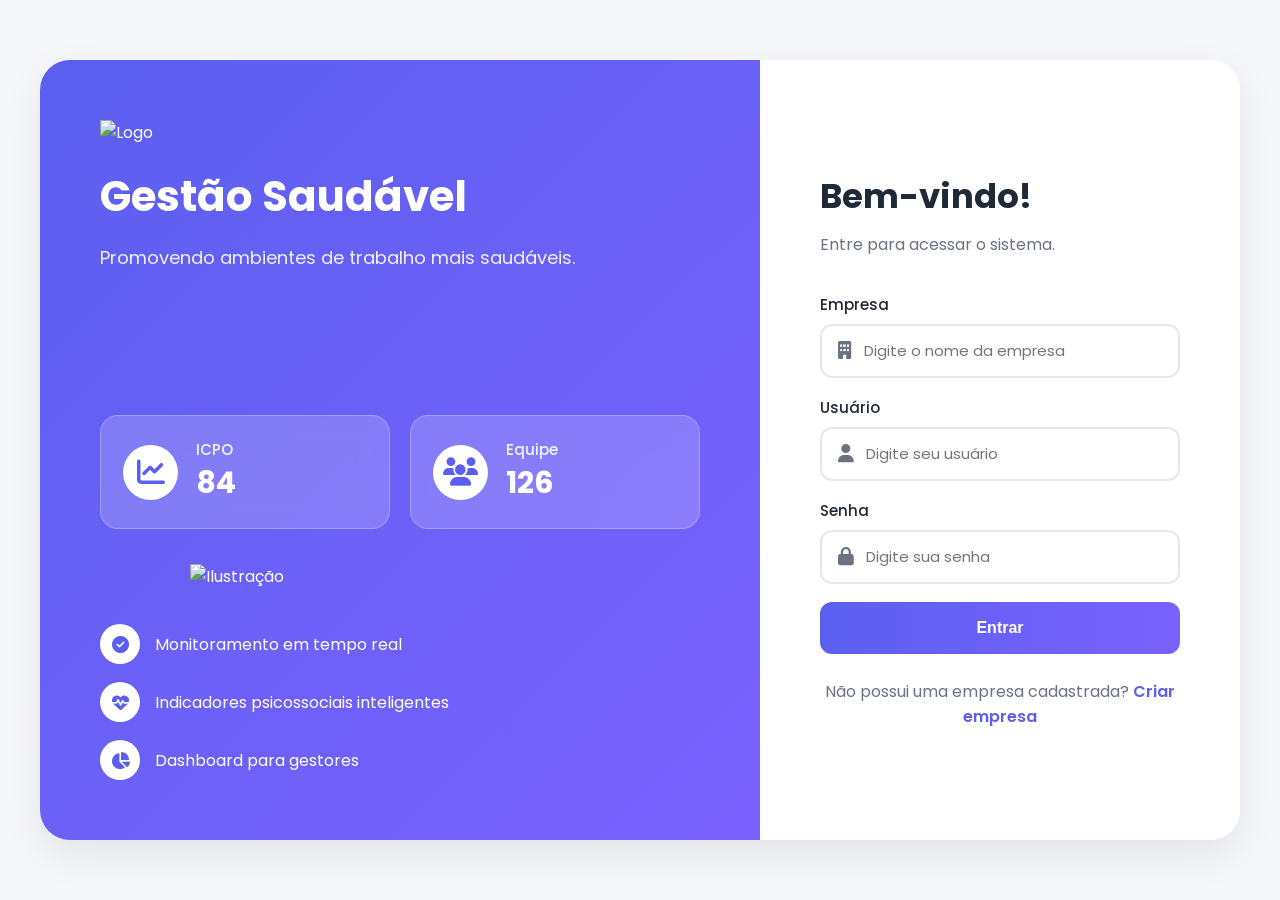
==== html/index.html @ b5aa389f "add arquivos locais" ====
<!DOCTYPE html>

<html lang="pt-BR">

<head>

    <meta charset="UTF-8">

    <meta name="viewport" content="width=device-width, initial-scale=1.0">

    <title>Gestão Saudável</title>

    <link rel="icon" href="img/favicon.png">

    <link rel="stylesheet" href="../css/style.css">
    
    <link rel="preconnect" href="https://fonts.googleapis.com">

    <link rel="preconnect" href="https://fonts.gstatic.com" crossorigin>

    <link href="https://fonts.googleapis.com/css2?family=Poppins:wght@300;400;500;600;700;800&display=swap" rel="stylesheet">

    <link rel="stylesheet"
    href="https://cdnjs.cloudflare.com/ajax/libs/font-awesome/6.7.2/css/all.min.css">

</head>

<body>

<div class="login-page fade">

    <div class="login-container">

        <!-- =============================
             LADO ESQUERDO
        ============================== -->

        <section class="left-side">

            <div class="logo-area">

                <img src="img/logo.png" alt="Logo">

                <h1>

                    Gestão Saudável

                </h1>

                <p>

                    Promovendo ambientes de trabalho mais saudáveis.

                </p>

            </div>
            <div class="hero-card">

                <div class="hero-top">

                    <div class="status-card">

                        <i class="fa-solid fa-chart-line"></i>

                        <div>

                            <h3>ICPO</h3>

                            <span>84</span>

                        </div>

                    </div>

                    <div class="status-card">

                        <i class="fa-solid fa-users"></i>

                        <div>

                            <h3>Equipe</h3>

                            <span>126</span>

                        </div>

                    </div>

                </div>

                <div class="hero-image">

                    <img src="img/login-ilustracao.png" alt="Ilustração">

                </div>

                <div class="hero-info">

                    <div class="info-item">

                        <i class="fa-solid fa-circle-check"></i>

                        <span>Monitoramento em tempo real</span>

                    </div>

                    <div class="info-item">

                        <i class="fa-solid fa-heart-pulse"></i>

                        <span>Indicadores psicossociais inteligentes</span>

                    </div>

                    <div class="info-item">

                        <i class="fa-solid fa-chart-pie"></i>

                        <span>Dashboard para gestores</span>

                    </div>

                </div>

            </div>

        </section>

        <!-- =============================
             LADO DIREITO
        ============================== -->

        <section class="right-side">

            <div class="login-card">
                <h2>

                    Bem-vindo!
                
                </h2>
                
                <p class="login-subtitle">
                
                    Entre para acessar o sistema.
                
                </p>
                
                <form id="formLogin">
                
                    <div class="input-group">
                
                        <label for="empresa">
                
                            Empresa
                
                        </label>
                
                        <div class="input-box">
                
                            <i class="fa-solid fa-building"></i>
                
                            <input
                                type="text"
                                id="empresa"
                                placeholder="Digite o nome da empresa"
                                required>
                
                        </div>
                
                    </div>
                
                    <div class="input-group">
                
                        <label for="usuario">
                
                            Usuário
                
                        </label>
                
                        <div class="input-box">
                
                            <i class="fa-solid fa-user"></i>
                
                            <input
                                type="text"
                                id="usuario"
                                placeholder="Digite seu usuário"
                                required>
                
                        </div>
                
                    </div>
                
                    <div class="input-group">
                
                        <label for="senha">
                
                            Senha
                
                        </label>
                
                        <div class="input-box">
                
                            <i class="fa-solid fa-lock"></i>
                
                            <input
                                type="password"
                                id="senha"
                                placeholder="Digite sua senha"
                                required>
                
                        </div>
                
                    </div>
                
                    <button
                        class="btn"
                        type="submit">
                
                        Entrar
                
                    </button>
                
                </form>
                
                <p class="register-text">
                
                    Não possui uma empresa cadastrada?
                
                    <a href="cadastro.html">
                
                        Criar empresa
                
                    </a>
                
                </p>
            </div>

        </section>

    </div>

</div>

<script src="js/banco.js"></script>

<script src="js/login.js"></script>

</body>

</html>
---- css/style.css ----
/* =====================================================
   GESTÃO SAUDÁVEL
   Design System
===================================================== */

/* =========================
   GOOGLE FONTS
========================= */

@import url('https://fonts.googleapis.com/css2?family=Poppins:wght@300;400;500;600;700;800&display=swap');

/* =========================
   CORES
========================= */

:root{

    --primary:#5B5FEF;
    --primary-dark:#4A4ED8;

    --secondary:#FF9800;

    --success:#4CAF50;

    --danger:#F44336;

    --warning:#FFC107;

    --background:#F5F7FB;

    --surface:#FFFFFF;

    --text:#1F2937;

    --text-light:#6B7280;

    --border:#E5E7EB;

    --shadow:0 10px 30px rgba(0,0,0,.08);

    --radius:18px;

    --transition:.25s;

}

/* =========================
   RESET
========================= */

*{

    margin:0;

    padding:0;

    box-sizing:border-box;

}

body{

    font-family:'Poppins',sans-serif;

    background:var(--background);

    color:var(--text);

}
/* =====================================================
   COMPONENTES GLOBAIS
===================================================== */

/* =========================
   LINKS
========================= */

a{

    text-decoration:none;

    color:inherit;

}

/* =========================
   BOTÕES
========================= */

.btn{

    width:100%;

    height:52px;

    border:none;

    border-radius:12px;

    background:linear-gradient(90deg,#5B5FEF,#7B61FF);

    color:#FFF;

    font-size:16px;

    font-weight:600;

    cursor:pointer;

    transition:var(--transition);

}

.btn:hover{

    transform:translateY(-2px);

    box-shadow:0 8px 20px rgba(91,95,239,.35);

}

/* =========================
   INPUTS
========================= */

.input-group{

    display:flex;

    flex-direction:column;

    gap:8px;

    margin-bottom:18px;

}

.input-group label{

    font-size:15px;

    font-weight:500;

}

.input-box{

    display:flex;

    align-items:center;

    gap:12px;

    background:var(--surface);

    border:2px solid var(--border);

    border-radius:12px;

    padding:0 16px;

    height:54px;

    transition:var(--transition);

}

.input-box:focus-within{

    border-color:var(--primary);

    box-shadow:0 0 0 4px rgba(91,95,239,.12);

}

.input-box i{

    color:var(--text-light);

    font-size:18px;

}

.input-box input{

    flex:1;

    border:none;

    outline:none;

    background:none;

    font-size:15px;

    color:var(--text);

    font-family:'Poppins',sans-serif;

}

/* =========================
   CARDS
========================= */

.card{

    background:var(--surface);

    border-radius:20px;

    box-shadow:var(--shadow);

}

/* =========================
   TÍTULOS
========================= */

.title{

    font-size:36px;

    font-weight:700;

}

.subtitle{

    color:var(--text-light);

    margin-top:10px;

    line-height:1.6;

}

/* =========================
   TRANSIÇÕES
========================= */

.fade{

    animation:fade .4s ease;

}

@keyframes fade{

    from{

        opacity:0;

        transform:translateY(15px);

    }

    to{

        opacity:1;

        transform:translateY(0);

    }

}
/* =====================================================
   LOGIN
===================================================== */

.login-page{

    width:100%;

    min-height:100vh;

    display:flex;

    justify-content:center;

    align-items:center;

    padding:40px;

    background:#F5F7FB;

}

.login-container{

    width:100%;

    max-width:1400px;

    min-height:780px;

    background:#FFF;

    border-radius:30px;

    overflow:hidden;

    box-shadow:0 15px 40px rgba(0,0,0,.08);

    display:grid;

    grid-template-columns:1fr 480px;

}

.left-side{

    background:linear-gradient(135deg,#5B5FEF,#7B61FF);

    padding:60px;

    color:white;

    display:flex;

    flex-direction:column;

    justify-content:space-between;

}

.right-side{

    display:flex;

    justify-content:center;

    align-items:center;

    padding:50px;

    background:#FFFFFF;

}
.logo-area h1{

    font-size:42px;

    margin-top:20px;

    font-weight:700;

}

.logo-area p{

    margin-top:15px;

    font-size:18px;

    line-height:1.7;

    opacity:.9;

}

.logo-area img{

    width:70px;

}
.login-card{

    width:100%;

    max-width:360px;

}

.login-card h2{

    font-size:34px;

    margin-bottom:10px;

}

.login-subtitle{

    color:var(--text-light);

    margin-bottom:35px;

    line-height:1.6;

}

.register-text{

    margin-top:25px;

    text-align:center;

    color:var(--text-light);

}

.register-text a{

    color:var(--primary);

    font-weight:600;

}

.register-text a:hover{

    text-decoration:underline;

}
/* =====================================================
   HERO
===================================================== */

.hero-card{

    margin-top:50px;

    display:flex;

    flex-direction:column;

    gap:25px;

}

.hero-top{

    display:flex;

    gap:20px;

}

.status-card{

    flex:1;

    background:rgba(255,255,255,.18);

    backdrop-filter:blur(14px);

    border:1px solid rgba(255,255,255,.25);

    border-radius:18px;

    padding:22px;

    display:flex;

    align-items:center;

    gap:18px;

}

.status-card i{

    font-size:28px;

    background:white;

    color:#5B5FEF;

    width:55px;

    height:55px;

    border-radius:50%;

    display:flex;

    justify-content:center;

    align-items:center;

}

.status-card h3{

    font-size:15px;

    font-weight:500;

    opacity:.9;

}

.status-card span{

    font-size:30px;

    font-weight:700;

}
.hero-image{

    display:flex;

    justify-content:center;

    align-items:center;

    margin:10px 0;

}

.hero-image img{

    width:100%;

    max-width:420px;

    animation:flutuar 4s ease-in-out infinite;

}

@keyframes flutuar{

    0%{

        transform:translateY(0);

    }

    50%{

        transform:translateY(-12px);

    }

    100%{

        transform:translateY(0);

    }

}
.hero-info{

    display:flex;

    flex-direction:column;

    gap:18px;

}

.info-item{

    display:flex;

    align-items:center;

    gap:15px;

    font-size:16px;

}

.info-item i{

    width:40px;

    height:40px;

    border-radius:50%;

    background:white;

    color:#5B5FEF;

    display:flex;

    justify-content:center;

    align-items:center;

    font-size:17px;

}
/* =====================================================
   RESPONSIVIDADE
===================================================== */

@media(max-width:1100px){

    .login-container{

        grid-template-columns:1fr;

    }

    .left-side{

        display:none;

    }

    .right-side{

        padding:35px;

    }

}

@media(max-width:650px){

    .login-page{

        padding:20px;

    }

    .login-container{

        border-radius:20px;

    }

    .login-card{

        max-width:100%;

    }

    .login-card h2{

        font-size:28px;

    }

    .btn{

        height:50px;

    }

}
/* =====================================================
   NOTIFICAÇÕES
===================================================== */

.mensagem{

    position:fixed;

    top:25px;

    right:25px;

    min-width:300px;

    padding:16px 22px;

    border-radius:12px;

    color:#FFF;

    font-weight:500;

    box-shadow:0 10px 25px rgba(0,0,0,.15);

    transform:translateX(120%);

    transition:.35s;

    z-index:9999;

}

.mensagem.mostrar{

    transform:translateX(0);

}

.mensagem.erro{

    background:#F44336;

}

.mensagem.sucesso{

    background:#4CAF50;

}
/* =====================================================
   CADASTRO
===================================================== */

.cadastro-page{
    min-height:100vh;
    display:flex;
    align-items:center;
    justify-content:center;
    padding:40px 20px;
    background:
        radial-gradient(circle at top left, rgba(91,95,239,.15), transparent 35%),
        radial-gradient(circle at bottom right, rgba(255,152,0,.15), transparent 35%),
        var(--background);
}

.cadastro-container{
    width:100%;
    max-width:850px;
    padding:45px;
}

.cadastro-header{
    margin-bottom:40px;
}

.voltar-link{
    display:inline-flex;
    align-items:center;
    gap:8px;
    margin-bottom:30px;
    color:var(--primary);
    font-weight:600;
    transition:var(--transition);
}

.voltar-link:hover{
    transform:translateX(-4px);
}

.cadastro-titulo{
    text-align:center;
}

.cadastro-icone{
    width:72px;
    height:72px;
    margin:0 auto 18px;
    display:flex;
    align-items:center;
    justify-content:center;
    border-radius:20px;
    color:white;
    font-size:30px;
    background:linear-gradient(135deg, var(--primary), #7B61FF);
    box-shadow:0 10px 25px rgba(91,95,239,.25);
}

.cadastro-titulo h1{
    font-size:32px;
    margin-bottom:8px;
}

.cadastro-titulo p{
    color:var(--text-light);
}

.form-section{
    margin-bottom:38px;
}

.section-title{
    display:flex;
    align-items:center;
    gap:16px;
    margin-bottom:25px;
}

.section-title > span{
    min-width:42px;
    height:42px;
    display:flex;
    align-items:center;
    justify-content:center;
    border-radius:50%;
    background:rgba(91,95,239,.12);
    color:var(--primary);
    font-weight:700;
}

.section-title h2{
    font-size:20px;
}

.section-title p{
    margin-top:3px;
    color:var(--text-light);
    font-size:14px;
}

.form-grid{
    display:grid;
    grid-template-columns:repeat(2, 1fr);
    gap:0 22px;
}

.form-full{
    grid-column:1 / -1;
}

.input-box select{
    flex:1;
    width:100%;
    border:none;
    outline:none;
    background:transparent;
    color:var(--text);
    font-family:'Poppins', sans-serif;
    font-size:15px;
    cursor:pointer;
}

.cadastro-login{
    margin-top:22px;
    text-align:center;
    color:var(--text-light);
}

.cadastro-login a{
    color:var(--primary);
    font-weight:600;
}

.cadastro-login a:hover{
    text-decoration:underline;
}

@media(max-width:700px){

    .cadastro-container{
        padding:28px 20px;
    }

    .form-grid{
        grid-template-columns:1fr;
    }

    .form-full{
        grid-column:auto;
    }

    .cadastro-titulo h1{
        font-size:27px;
    }

    .section-title{
        align-items:flex-start;
    }

}
/* =====================================================
   PAINEL DO GESTOR
===================================================== */

.app-layout{
    min-height:100vh;
    display:grid;
    grid-template-columns:280px minmax(0, 1fr);
}

/* =========================
   SIDEBAR
========================= */

.sidebar{
    position:sticky;
    top:0;
    height:100vh;
    padding:28px 20px;
    display:flex;
    flex-direction:column;
    background:linear-gradient(180deg, #24285B, #373B8F);
    color:#FFF;
    overflow-y:auto;
}

.sidebar-brand{
    display:flex;
    align-items:center;
    gap:14px;
    padding:0 8px 28px;
    border-bottom:1px solid rgba(255,255,255,.12);
}

.brand-icon{
    min-width:52px;
    height:52px;
    display:flex;
    align-items:center;
    justify-content:center;
    border-radius:16px;
    background:linear-gradient(135deg, #7B61FF, #FF9800);
    font-size:22px;
    box-shadow:0 10px 25px rgba(0,0,0,.18);
}

.sidebar-brand h2{
    font-size:17px;
    line-height:1.2;
}

.sidebar-brand span{
    display:block;
    margin-top:4px;
    font-size:12px;
    opacity:.7;
}

.sidebar-menu{
    flex:1;
    display:flex;
    flex-direction:column;
    gap:8px;
    margin-top:28px;
}

.menu-item{
    width:100%;
    padding:14px 16px;
    display:flex;
    align-items:center;
    gap:14px;
    border:none;
    border-radius:13px;
    background:transparent;
    color:rgba(255,255,255,.72);
    font-family:'Poppins', sans-serif;
    font-size:15px;
    text-align:left;
    cursor:pointer;
    transition:var(--transition);
}

.menu-item i{
    width:22px;
    font-size:17px;
    text-align:center;
}

.menu-item:hover{
    color:#FFF;
    background:rgba(255,255,255,.08);
}

.menu-item.ativo{
    color:#FFF;
    background:rgba(255,255,255,.16);
    box-shadow:inset 4px 0 0 #FFB43C;
}

.sidebar-logout{
    width:100%;
    padding:14px 16px;
    display:flex;
    align-items:center;
    gap:14px;
    border:1px solid rgba(255,255,255,.12);
    border-radius:13px;
    background:rgba(255,255,255,.06);
    color:#FFF;
    font-family:'Poppins', sans-serif;
    font-size:15px;
    cursor:pointer;
    transition:var(--transition);
}

.sidebar-logout:hover{
    background:rgba(244,67,54,.25);
    border-color:rgba(244,67,54,.45);
}

/* =========================
   CONTEÚDO
========================= */

.app-content{
    min-width:0;
    padding:34px;
    background:var(--background);
}

.topbar{
    margin-bottom:30px;
    display:flex;
    align-items:center;
    justify-content:space-between;
    gap:30px;
}

.topbar-label,
.page-label{
    color:var(--primary);
    font-size:13px;
    font-weight:700;
    letter-spacing:.8px;
    text-transform:uppercase;
}

.topbar h1{
    margin-top:3px;
    font-size:30px;
}

.topbar h1 span{
    color:var(--primary);
}

.topbar-date{
    margin-top:5px;
    color:var(--text-light);
    font-size:14px;
}

.topbar-company{
    min-width:240px;
    padding:15px 18px;
    display:flex;
    align-items:center;
    gap:13px;
    border:1px solid var(--border);
    border-radius:16px;
    background:var(--surface);
    box-shadow:0 8px 25px rgba(0,0,0,.05);
}

.company-icon{
    min-width:45px;
    height:45px;
    display:flex;
    align-items:center;
    justify-content:center;
    border-radius:13px;
    background:rgba(91,95,239,.12);
    color:var(--primary);
    font-size:18px;
}

.topbar-company strong,
.topbar-company span{
    display:block;
}

.topbar-company strong{
    font-size:14px;
}

.topbar-company span{
    margin-top:3px;
    color:var(--text-light);
    font-size:12px;
}

/* =========================
   PÁGINAS
========================= */

.app-page{
    display:none;
}

.app-page.ativa{
    display:block;
    animation:paginaEntrada .3s ease;
}

@keyframes paginaEntrada{
    from{
        opacity:0;
        transform:translateY(10px);
    }

    to{
        opacity:1;
        transform:translateY(0);
    }
}

/* =========================
   SITUAÇÃO DA EMPRESA
========================= */

.dashboard-status{
    margin-bottom:24px;
    padding:23px 25px;
    display:flex;
    align-items:center;
    justify-content:space-between;
    gap:25px;
    border:1px solid rgba(76,175,80,.18);
    border-radius:20px;
    background:linear-gradient(
        135deg,
        rgba(76,175,80,.11),
        rgba(255,255,255,.9)
    );
}

.status-main{
    display:flex;
    align-items:center;
    gap:18px;
}

.status-main-icon{
    min-width:58px;
    height:58px;
    display:flex;
    align-items:center;
    justify-content:center;
    border-radius:17px;
    background:var(--success);
    color:#FFF;
    font-size:23px;
    box-shadow:0 10px 22px rgba(76,175,80,.24);
}

.status-main span,
.status-update span{
    color:var(--text-light);
    font-size:12px;
}

.status-main h2{
    margin:3px 0;
    font-size:20px;
}

.status-main p{
    color:var(--text-light);
    font-size:14px;
}

.status-update{
    padding-left:24px;
    display:flex;
    align-items:center;
    gap:12px;
    border-left:1px solid var(--border);
}

.status-update i{
    color:var(--primary);
    font-size:20px;
}

.status-update strong{
    display:block;
    margin-top:2px;
    font-size:13px;
}

/* =========================
   CARDS DE INDICADORES
========================= */

.dashboard-cards{
    margin-bottom:24px;
    display:grid;
    grid-template-columns:repeat(4, minmax(0, 1fr));
    gap:18px;
}

.metric-card{
    position:relative;
    padding:21px;
    display:flex;
    align-items:center;
    gap:16px;
    overflow:hidden;
    border:1px solid var(--border);
    border-radius:19px;
    background:var(--surface);
    box-shadow:0 8px 25px rgba(0,0,0,.05);
    transition:var(--transition);
}

.metric-card:hover{
    transform:translateY(-4px);
    box-shadow:0 14px 30px rgba(0,0,0,.08);
}

.metric-card::after{
    content:"";
    position:absolute;
    right:-25px;
    bottom:-35px;
    width:95px;
    height:95px;
    border-radius:50%;
    opacity:.08;
    background:currentColor;
}

.metric-icon{
    min-width:52px;
    height:52px;
    display:flex;
    align-items:center;
    justify-content:center;
    border-radius:15px;
    font-size:21px;
}

.metric-card span,
.metric-card small{
    display:block;
}

.metric-card span{
    color:var(--text-light);
    font-size:13px;
}

.metric-card strong{
    display:block;
    margin:2px 0;
    font-size:28px;
}

.metric-card small{
    color:var(--text-light);
    font-size:11px;
}

.metric-primary{
    color:var(--primary);
}

.metric-primary .metric-icon{
    background:rgba(91,95,239,.12);
}

.metric-orange{
    color:var(--secondary);
}

.metric-orange .metric-icon{
    background:rgba(255,152,0,.13);
}

.metric-blue{
    color:#2196F3;
}

.metric-blue .metric-icon{
    background:rgba(33,150,243,.12);
}

.metric-purple{
    color:#9C27B0;
}

.metric-purple .metric-icon{
    background:rgba(156,39,176,.12);
}

/* =========================
   PAINÉIS
========================= */

.dashboard-grid{
    margin-bottom:24px;
    display:grid;
    grid-template-columns:minmax(0, 1.65fr) minmax(290px, .75fr);
    gap:20px;
}

.dashboard-bottom-grid{
    display:grid;
    grid-template-columns:minmax(0, 1.25fr) minmax(300px, .75fr);
    gap:20px;
}

.dashboard-panel{
    padding:24px;
    border:1px solid var(--border);
    border-radius:20px;
    background:var(--surface);
    box-shadow:0 8px 25px rgba(0,0,0,.045);
}

.panel-header{
    margin-bottom:22px;
    display:flex;
    align-items:center;
    justify-content:space-between;
    gap:20px;
}

.panel-header h2{
    font-size:18px;
}

.panel-header p{
    margin-top:4px;
    color:var(--text-light);
    font-size:13px;
}

.panel-header select{
    padding:9px 13px;
    border:1px solid var(--border);
    border-radius:10px;
    outline:none;
    background:#FFF;
    color:var(--text);
    font-family:'Poppins', sans-serif;
}

.panel-link{
    border:none;
    background:transparent;
    color:var(--primary);
    font-family:'Poppins', sans-serif;
    font-weight:600;
    cursor:pointer;
}

.panel-link i{
    margin-left:5px;
}

.chart-container{
    position:relative;
    width:100%;
    min-height:310px;
}

/* =========================
   ESTADOS ATUAIS
========================= */

.state-list{
    display:flex;
    flex-direction:column;
    gap:14px;
}

.state-item{
    padding:15px;
    display:flex;
    align-items:center;
    justify-content:space-between;
    border-radius:14px;
    background:var(--background);
}

.state-label{
    display:flex;
    align-items:center;
    gap:12px;
}

.state-dot{
    width:12px;
    height:12px;
    border-radius:50%;
}

.state-label strong,
.state-label small{
    display:block;
}

.state-label strong{
    font-size:14px;
}

.state-label small{
    margin-top:2px;
    color:var(--text-light);
    font-size:11px;
}

.state-item > span{
    font-size:22px;
    font-weight:700;
}

.state-item.disposto .state-dot{
    background:var(--success);
}

.state-item.disposto > span{
    color:var(--success);
}

.state-item.neutro .state-dot{
    background:var(--warning);
}

.state-item.neutro > span{
    color:#D99A00;
}

.state-item.sobrecarregado .state-dot{
    background:var(--danger);
}

.state-item.sobrecarregado > span{
    color:var(--danger);
}

/* =========================
   REGISTROS E RECOMENDAÇÕES
========================= */

.recent-records,
.recommendation-list{
    display:flex;
    flex-direction:column;
    gap:12px;
}

.recommendation-item{
    padding:15px;
    display:flex;
    align-items:flex-start;
    gap:13px;
    border-radius:14px;
}

.recommendation-success{
    background:rgba(76,175,80,.1);
}

.recommendation-icon{
    min-width:38px;
    height:38px;
    display:flex;
    align-items:center;
    justify-content:center;
    border-radius:11px;
    background:var(--success);
    color:#FFF;
}

.recommendation-item strong{
    font-size:14px;
}

.recommendation-item p{
    margin-top:3px;
    color:var(--text-light);
    font-size:12px;
    line-height:1.5;
}

.empty-state{
    padding:38px 20px;
    text-align:center;
    color:var(--text-light);
}

.empty-state i{
    margin-bottom:12px;
    color:#B8BEC9;
    font-size:35px;
}

.empty-state h3{
    color:var(--text);
    font-size:15px;
}

.empty-state p{
    margin-top:5px;
    font-size:12px;
}
/* =====================================================
   CABEÇALHOS DAS PÁGINAS
===================================================== */

.page-header{
    margin-bottom:25px;
    display:flex;
    align-items:center;
    justify-content:space-between;
    gap:24px;
}

.page-header h2{
    margin-top:4px;
    font-size:29px;
}

.page-header p{
    margin-top:5px;
    color:var(--text-light);
    font-size:14px;
}

.action-button{
    min-height:46px;
    padding:0 20px;
    display:inline-flex;
    align-items:center;
    justify-content:center;
    gap:9px;
    border:none;
    border-radius:12px;
    background:linear-gradient(135deg, var(--primary), #7B61FF);
    color:#FFF;
    font-family:'Poppins', sans-serif;
    font-size:14px;
    font-weight:600;
    cursor:pointer;
    transition:var(--transition);
}

.action-button:hover{
    transform:translateY(-2px);
    box-shadow:0 9px 22px rgba(91,95,239,.28);
}

.secondary-button{
    min-height:46px;
    padding:0 20px;
    border:1px solid var(--border);
    border-radius:12px;
    background:#FFF;
    color:var(--text);
    font-family:'Poppins', sans-serif;
    font-weight:600;
    cursor:pointer;
    transition:var(--transition);
}

.secondary-button:hover{
    background:var(--background);
}

/* =====================================================
   FUNCIONÁRIOS
===================================================== */

.employees-summary{
    margin-bottom:22px;
    display:grid;
    grid-template-columns:repeat(3, minmax(0, 1fr));
    gap:18px;
}

.summary-card{
    padding:20px;
    display:flex;
    align-items:center;
    gap:15px;
    border:1px solid var(--border);
    border-radius:18px;
    background:var(--surface);
    box-shadow:0 8px 24px rgba(0,0,0,.045);
}

.summary-icon{
    min-width:50px;
    height:50px;
    display:flex;
    align-items:center;
    justify-content:center;
    border-radius:15px;
    font-size:20px;
}

.summary-blue{
    background:rgba(33,150,243,.12);
    color:#2196F3;
}

.summary-green{
    background:rgba(76,175,80,.12);
    color:var(--success);
}

.summary-orange{
    background:rgba(255,152,0,.13);
    color:var(--secondary);
}

.summary-card span{
    display:block;
    color:var(--text-light);
    font-size:13px;
}

.summary-card strong{
    display:block;
    margin-top:2px;
    font-size:25px;
}

.employees-toolbar{
    margin-bottom:20px;
    display:flex;
    align-items:center;
    justify-content:space-between;
    gap:15px;
}

.search-box{
    width:100%;
    max-width:430px;
    height:48px;
    padding:0 16px;
    display:flex;
    align-items:center;
    gap:11px;
    border:1px solid var(--border);
    border-radius:12px;
    background:var(--background);
}

.search-box:focus-within{
    border-color:var(--primary);
    box-shadow:0 0 0 4px rgba(91,95,239,.1);
}

.search-box i{
    color:var(--text-light);
}

.search-box input{
    width:100%;
    border:none;
    outline:none;
    background:transparent;
    color:var(--text);
    font-family:'Poppins', sans-serif;
}

.employees-toolbar select{
    min-width:210px;
    height:48px;
    padding:0 14px;
    border:1px solid var(--border);
    border-radius:12px;
    outline:none;
    background:#FFF;
    color:var(--text);
    font-family:'Poppins', sans-serif;
}

.table-container{
    width:100%;
    overflow-x:auto;
}

.employees-table{
    width:100%;
    border-collapse:collapse;
    white-space:nowrap;
}

.employees-table th{
    padding:14px 15px;
    border-bottom:1px solid var(--border);
    color:var(--text-light);
    font-size:12px;
    font-weight:600;
    text-align:left;
    text-transform:uppercase;
}

.employees-table td{
    padding:16px 15px;
    border-bottom:1px solid var(--border);
    font-size:13px;
}

.employees-table tbody tr{
    transition:var(--transition);
}

.employees-table tbody tr:hover{
    background:rgba(91,95,239,.035);
}

.employee-name{
    display:flex;
    align-items:center;
    gap:11px;
}

.employee-avatar{
    min-width:39px;
    height:39px;
    display:flex;
    align-items:center;
    justify-content:center;
    border-radius:12px;
    background:rgba(91,95,239,.12);
    color:var(--primary);
    font-weight:700;
}

.employee-name strong,
.employee-name span{
    display:block;
}

.employee-name span{
    margin-top:2px;
    color:var(--text-light);
    font-size:11px;
}

.state-badge{
    display:inline-flex;
    align-items:center;
    gap:7px;
    padding:7px 10px;
    border-radius:20px;
    font-size:11px;
    font-weight:600;
}

.state-badge::before{
    content:"";
    width:7px;
    height:7px;
    border-radius:50%;
    background:currentColor;
}

.state-badge.disposto{
    background:rgba(76,175,80,.12);
    color:var(--success);
}

.state-badge.neutro{
    background:rgba(255,193,7,.16);
    color:#C89000;
}

.state-badge.sobrecarregado{
    background:rgba(244,67,54,.12);
    color:var(--danger);
}

.state-badge.sem-registro{
    background:#EEF0F4;
    color:var(--text-light);
}

.table-actions{
    display:flex;
    align-items:center;
    gap:7px;
}

.table-action{
    width:35px;
    height:35px;
    display:flex;
    align-items:center;
    justify-content:center;
    border:none;
    border-radius:10px;
    background:var(--background);
    color:var(--text-light);
    cursor:pointer;
    transition:var(--transition);
}

.table-action:hover{
    background:rgba(91,95,239,.12);
    color:var(--primary);
}

.table-action.delete:hover{
    background:rgba(244,67,54,.12);
    color:var(--danger);
}

/* =====================================================
   RELATÓRIOS
===================================================== */

.reports-toolbar{
    display:grid;
    grid-template-columns:repeat(3, minmax(180px, 1fr)) auto;
    align-items:end;
    gap:16px;
}

.reports-toolbar .input-group{
    margin-bottom:0;
}

.filter-button{
    height:54px;
    padding:0 22px;
    display:flex;
    align-items:center;
    justify-content:center;
    gap:9px;
    border:none;
    border-radius:12px;
    background:#24285B;
    color:#FFF;
    font-family:'Poppins', sans-serif;
    font-weight:600;
    cursor:pointer;
    transition:var(--transition);
}

.filter-button:hover{
    transform:translateY(-2px);
    background:#373B8F;
}

.report-cards{
    margin:22px 0;
    display:grid;
    grid-template-columns:repeat(3, minmax(0, 1fr));
    gap:18px;
}

.report-card{
    padding:22px;
    border:1px solid var(--border);
    border-radius:18px;
    background:var(--surface);
    box-shadow:0 8px 24px rgba(0,0,0,.045);
}

.report-card span{
    display:block;
    color:var(--text-light);
    font-size:13px;
}

.report-card strong{
    display:block;
    margin-top:5px;
    color:var(--primary);
    font-size:27px;
}

/* =====================================================
   EMPRESA
===================================================== */

.company-page-grid{
    display:grid;
    grid-template-columns:minmax(280px, .7fr) minmax(0, 1.3fr);
    gap:20px;
}

.company-profile{
    display:flex;
    align-items:center;
    gap:18px;
    background:linear-gradient(
        145deg,
        rgba(91,95,239,.12),
        rgba(255,152,0,.08),
        #FFF
    );
}

.company-profile-icon{
    min-width:75px;
    height:75px;
    display:flex;
    align-items:center;
    justify-content:center;
    border-radius:21px;
    background:linear-gradient(135deg, var(--primary), #7B61FF);
    color:#FFF;
    font-size:29px;
    box-shadow:0 10px 24px rgba(91,95,239,.24);
}

.company-profile span{
    color:var(--text-light);
    font-size:12px;
}

.company-profile h2{
    margin:3px 0;
    font-size:23px;
}

.company-profile p{
    color:var(--text-light);
    font-size:13px;
}

.company-data-list{
    display:grid;
    grid-template-columns:repeat(2, minmax(0, 1fr));
    gap:14px;
}

.company-data-item{
    padding:16px;
    display:flex;
    align-items:center;
    gap:13px;
    border-radius:14px;
    background:var(--background);
}

.company-data-item > i{
    min-width:40px;
    height:40px;
    display:flex;
    align-items:center;
    justify-content:center;
    border-radius:11px;
    background:rgba(91,95,239,.11);
    color:var(--primary);
}

.company-data-item span,
.company-data-item strong{
    display:block;
}

.company-data-item span{
    color:var(--text-light);
    font-size:11px;
}

.company-data-item strong{
    margin-top:3px;
    font-size:13px;
}

/* =====================================================
   MODAL
===================================================== */

.modal-overlay{
    position:fixed;
    inset:0;
    z-index:10000;
    padding:20px;
    display:none;
    align-items:center;
    justify-content:center;
    background:rgba(18,22,45,.58);
    backdrop-filter:blur(5px);
}

.modal-overlay.ativo{
    display:flex;
}

.modal-card{
    width:100%;
    max-width:680px;
    max-height:90vh;
    padding:28px;
    overflow-y:auto;
    border-radius:22px;
    background:#FFF;
    box-shadow:0 24px 70px rgba(0,0,0,.25);
}

.modal-header{
    margin-bottom:25px;
    display:flex;
    align-items:flex-start;
    justify-content:space-between;
    gap:20px;
}

.modal-header h2{
    margin-top:4px;
    font-size:25px;
}

.modal-close{
    min-width:40px;
    height:40px;
    border:none;
    border-radius:11px;
    background:var(--background);
    color:var(--text-light);
    font-size:18px;
    cursor:pointer;
    transition:var(--transition);
}

.modal-close:hover{
    background:rgba(244,67,54,.12);
    color:var(--danger);
}

.modal-actions{
    margin-top:10px;
    display:flex;
    justify-content:flex-end;
    gap:12px;
}

body.modal-aberto{
    overflow:hidden;
}

/* =====================================================
   RESPONSIVIDADE DO PAINEL
===================================================== */

@media(max-width:1200px){

    .dashboard-cards{
        grid-template-columns:repeat(2, minmax(0, 1fr));
    }

    .reports-toolbar{
        grid-template-columns:repeat(2, minmax(0, 1fr));
    }

    .filter-button{
        width:100%;
    }

}

@media(max-width:950px){

    .app-layout{
        grid-template-columns:1fr;
    }

    .sidebar{
        position:relative;
        height:auto;
        padding:18px;
    }

    .sidebar-brand{
        padding-bottom:18px;
    }

    .sidebar-menu{
        flex-direction:row;
        margin-top:18px;
        overflow-x:auto;
    }

    .menu-item{
        width:auto;
        min-width:max-content;
    }

    .menu-item.ativo{
        box-shadow:inset 0 -4px 0 #FFB43C;
    }

    .sidebar-logout{
        margin-top:15px;
        justify-content:center;
    }

    .dashboard-grid,
    .dashboard-bottom-grid,
    .company-page-grid{
        grid-template-columns:1fr;
    }

    .employees-summary,
    .report-cards{
        grid-template-columns:repeat(2, minmax(0, 1fr));
    }

}

@media(max-width:700px){

    .app-content{
        padding:22px 16px;
    }

    .topbar,
    .page-header,
    .dashboard-status{
        align-items:flex-start;
        flex-direction:column;
    }

    .topbar-company{
        width:100%;
    }

    .page-header .action-button{
        width:100%;
    }

    .dashboard-cards,
    .employees-summary,
    .report-cards,
    .reports-toolbar,
    .company-data-list{
        grid-template-columns:1fr;
    }

    .employees-toolbar{
        align-items:stretch;
        flex-direction:column;
    }

    .search-box,
    .employees-toolbar select{
        width:100%;
        max-width:none;
    }

    .status-update{
        width:100%;
        padding-top:17px;
        padding-left:0;
        border-top:1px solid var(--border);
        border-left:none;
    }

    .modal-card{
        padding:22px 18px;
    }

    .modal-actions{
        flex-direction:column-reverse;
    }

    .modal-actions button{
        width:100%;
    }

}

@media(max-width:480px){

    .dashboard-cards{
        grid-template-columns:1fr;
    }

    .sidebar-brand h2{
        font-size:15px;
    }

    .topbar h1{
        font-size:25px;
    }

    .dashboard-panel{
        padding:19px 15px;
    }

    .chart-container{
        min-height:250px;
    }

}
/* =====================================================
   ÁREA DO FUNCIONÁRIO
===================================================== */

.employee-layout{
    min-height:100vh;
    background:
        radial-gradient(
            circle at top left,
            rgba(91,95,239,.09),
            transparent 32%
        ),
        radial-gradient(
            circle at bottom right,
            rgba(255,152,0,.08),
            transparent 30%
        ),
        var(--background);
}

/* =====================================================
   CABEÇALHO
===================================================== */

.employee-topbar{
    position:sticky;
    top:0;
    z-index:1000;
    min-height:78px;
    padding:14px 5%;
    display:flex;
    align-items:center;
    justify-content:space-between;
    gap:25px;
    border-bottom:1px solid rgba(229,231,235,.8);
    background:rgba(255,255,255,.92);
    backdrop-filter:blur(16px);
    box-shadow:0 6px 25px rgba(0,0,0,.04);
}

.employee-brand{
    display:flex;
    align-items:center;
    gap:13px;
}

.employee-brand-icon{
    width:48px;
    height:48px;
    display:flex;
    align-items:center;
    justify-content:center;
    border-radius:15px;
    background:linear-gradient(
        135deg,
        var(--primary),
        #7B61FF
    );
    color:#FFF;
    font-size:21px;
    box-shadow:0 9px 22px rgba(91,95,239,.25);
}

.employee-brand strong,
.employee-brand span{
    display:block;
}

.employee-brand strong{
    font-size:16px;
}

.employee-brand span{
    margin-top:2px;
    color:var(--text-light);
    font-size:12px;
}

.employee-user{
    display:flex;
    align-items:center;
    gap:12px;
}

.employee-user-info{
    text-align:right;
}

.employee-user-info strong,
.employee-user-info span{
    display:block;
}

.employee-user-info strong{
    font-size:14px;
}

.employee-user-info span{
    margin-top:2px;
    color:var(--text-light);
    font-size:11px;
}

.employee-user-avatar{
    width:43px;
    height:43px;
    display:flex;
    align-items:center;
    justify-content:center;
    border-radius:13px;
    background:rgba(91,95,239,.12);
    color:var(--primary);
    font-size:16px;
    font-weight:700;
}

.employee-logout{
    width:42px;
    height:42px;
    display:flex;
    align-items:center;
    justify-content:center;
    border:1px solid var(--border);
    border-radius:12px;
    background:#FFF;
    color:var(--text-light);
    font-size:16px;
    cursor:pointer;
    transition:var(--transition);
}

.employee-logout:hover{
    border-color:rgba(244,67,54,.25);
    background:rgba(244,67,54,.1);
    color:var(--danger);
}

/* =====================================================
   CONTEÚDO
===================================================== */

.employee-content{
    width:100%;
    max-width:1250px;
    margin:0 auto;
    padding:38px 24px 55px;
}

/* =====================================================
   BOAS-VINDAS
===================================================== */

.employee-welcome{
    margin-bottom:28px;
    display:flex;
    align-items:center;
    justify-content:space-between;
    gap:25px;
}

.employee-welcome h1{
    margin-top:4px;
    font-size:32px;
}

.employee-welcome h1 span{
    color:var(--primary);
}

.employee-welcome > div > p{
    margin-top:6px;
    color:var(--text-light);
    font-size:14px;
}

.employee-company-card{
    min-width:245px;
    padding:15px 18px;
    display:flex;
    align-items:center;
    gap:13px;
    border:1px solid var(--border);
    border-radius:16px;
    background:var(--surface);
    box-shadow:0 8px 24px rgba(0,0,0,.045);
}

.employee-company-card > div{
    min-width:45px;
    height:45px;
    display:flex;
    align-items:center;
    justify-content:center;
    border-radius:13px;
    background:rgba(255,152,0,.13);
    color:var(--secondary);
    font-size:18px;
}

.employee-company-card span,
.employee-company-card strong{
    display:block;
}

.employee-company-card span{
    color:var(--text-light);
    font-size:11px;
}

.employee-company-card strong{
    margin-top:3px;
    font-size:14px;
}

/* =====================================================
   RESUMO
===================================================== */

.employee-summary-grid{
    margin-bottom:24px;
    display:grid;
    grid-template-columns:repeat(2, minmax(0,1fr));
    gap:20px;
}

.employee-status-card,
.employee-action-card{
    min-height:190px;
    padding:25px;
    border:1px solid var(--border);
    border-radius:21px;
    background:var(--surface);
    box-shadow:0 9px 28px rgba(0,0,0,.05);
}

.employee-status-card{
    display:flex;
    flex-direction:column;
    justify-content:space-between;
}

.employee-status-header{
    display:flex;
    align-items:flex-start;
    justify-content:space-between;
    gap:20px;
}

.employee-status-header span,
.employee-action-card span{
    color:var(--text-light);
    font-size:13px;
}

.employee-status-header h2,
.employee-action-card h2{
    margin-top:5px;
    font-size:23px;
}

.employee-status-icon{
    min-width:58px;
    height:58px;
    display:flex;
    align-items:center;
    justify-content:center;
    border-radius:17px;
    font-size:23px;
    transition:var(--transition);
}

.employee-status-icon.sem-registro{
    background:#EEF0F4;
    color:var(--text-light);
}

.employee-status-icon.disposto{
    background:rgba(76,175,80,.14);
    color:var(--success);
}

.employee-status-icon.neutro{
    background:rgba(255,193,7,.18);
    color:#C38D00;
}

.employee-status-icon.sobrecarregado{
    background:rgba(244,67,54,.13);
    color:var(--danger);
}

.employee-last-record{
    padding:13px 15px;
    display:flex;
    align-items:center;
    gap:10px;
    border-radius:13px;
    background:var(--background);
    color:var(--text-light);
    font-size:12px;
}

.employee-last-record i{
    color:var(--primary);
    font-size:16px;
}

.employee-action-card{
    display:flex;
    align-items:center;
    justify-content:space-between;
    gap:25px;
    background:
        linear-gradient(
            135deg,
            rgba(91,95,239,.11),
            rgba(123,97,255,.05),
            #FFF
        );
}

.employee-action-card p{
    max-width:370px;
    margin-top:7px;
    color:var(--text-light);
    font-size:13px;
    line-height:1.6;
}

.employee-main-button{
    min-width:165px;
    min-height:55px;
    padding:0 22px;
    display:flex;
    align-items:center;
    justify-content:center;
    gap:10px;
    border:none;
    border-radius:14px;
    background:linear-gradient(
        135deg,
        var(--primary),
        #7B61FF
    );
    color:#FFF;
    font-family:'Poppins',sans-serif;
    font-size:15px;
    font-weight:600;
    cursor:pointer;
    box-shadow:0 10px 24px rgba(91,95,239,.27);
    transition:var(--transition);
}

.employee-main-button:hover{
    transform:translateY(-3px);
    box-shadow:0 14px 28px rgba(91,95,239,.34);
}

.employee-main-button:disabled{
    transform:none;
    background:#B8BEC9;
    box-shadow:none;
    cursor:not-allowed;
}

/* =====================================================
   PAINÉIS
===================================================== */

.employee-panel{
    margin-bottom:24px;
    padding:26px;
    border:1px solid var(--border);
    border-radius:21px;
    background:var(--surface);
    box-shadow:0 9px 27px rgba(0,0,0,.045);
}

.employee-panel-header{
    margin-bottom:24px;
    display:flex;
    align-items:center;
    justify-content:space-between;
    gap:20px;
}

.employee-panel-header h2{
    font-size:19px;
}

.employee-panel-header p{
    margin-top:4px;
    color:var(--text-light);
    font-size:13px;
}

.employee-panel-header select{
    min-width:175px;
    height:43px;
    padding:0 13px;
    border:1px solid var(--border);
    border-radius:11px;
    outline:none;
    background:#FFF;
    color:var(--text);
    font-family:'Poppins',sans-serif;
    cursor:pointer;
}

/* =====================================================
   PROGRESSO DA JORNADA
===================================================== */

.journey-percentage{
    display:flex;
    align-items:baseline;
    gap:6px;
}

.journey-percentage strong{
    color:var(--primary);
    font-size:23px;
}

.journey-percentage span{
    color:var(--text-light);
    font-size:11px;
}

.journey-progress{
    margin-bottom:29px;
}

.journey-progress-track{
    width:100%;
    height:10px;
    overflow:hidden;
    border-radius:20px;
    background:#E9ECF2;
}

.journey-progress-bar{
    width:0;
    height:100%;
    border-radius:20px;
    background:linear-gradient(
        90deg,
        var(--primary),
        #7B61FF,
        var(--secondary)
    );
    transition:width .5s ease;
}

.journey-steps{
    display:grid;
    grid-template-columns:
        minmax(130px,1fr)
        auto
        minmax(150px,1fr)
        auto
        minmax(150px,1fr)
        auto
        minmax(130px,1fr);
    align-items:center;
    gap:13px;
}

.journey-step{
    display:flex;
    align-items:center;
    gap:12px;
    opacity:.58;
    transition:var(--transition);
}

.journey-step-icon{
    min-width:47px;
    height:47px;
    display:flex;
    align-items:center;
    justify-content:center;
    border:2px solid var(--border);
    border-radius:14px;
    background:#FFF;
    color:var(--text-light);
    font-size:17px;
    transition:var(--transition);
}

.journey-step strong,
.journey-step span{
    display:block;
}

.journey-step strong{
    font-size:13px;
}

.journey-step span{
    margin-top:3px;
    color:var(--text-light);
    font-size:11px;
}

.journey-step.atual{
    opacity:1;
}

.journey-step.atual .journey-step-icon{
    border-color:rgba(91,95,239,.28);
    background:rgba(91,95,239,.12);
    color:var(--primary);
    box-shadow:0 7px 18px rgba(91,95,239,.14);
}

.journey-step.concluida{
    opacity:1;
}

.journey-step.concluida .journey-step-icon{
    border-color:var(--success);
    background:var(--success);
    color:#FFF;
}

.journey-step.concluida span{
    color:var(--success);
    font-weight:600;
}

.journey-line{
    width:32px;
    height:3px;
    border-radius:20px;
    background:var(--border);
    transition:var(--transition);
}

.journey-line.concluida{
    background:var(--success);
}

/* =====================================================
   MODAL DE PONTO
===================================================== */

.point-modal{
    max-width:760px;
}

.point-moment-card{
    margin-bottom:25px;
    padding:16px;
    display:flex;
    align-items:center;
    gap:13px;
    border-radius:15px;
    background:rgba(91,95,239,.09);
}

.point-moment-card > div{
    min-width:45px;
    height:45px;
    display:flex;
    align-items:center;
    justify-content:center;
    border-radius:13px;
    background:var(--primary);
    color:#FFF;
    font-size:18px;
}

.point-moment-card span,
.point-moment-card strong{
    display:block;
}

.point-moment-card span{
    color:var(--text-light);
    font-size:11px;
}

.point-moment-card strong{
    margin-top:3px;
    font-size:16px;
}

.psychosocial-fieldset{
    margin:0 0 24px;
    padding:0;
    border:none;
}

.psychosocial-fieldset legend{
    font-size:17px;
    font-weight:600;
}

.psychosocial-fieldset > p{
    margin-top:5px;
    color:var(--text-light);
    font-size:12px;
}

.state-options{
    margin-top:18px;
    display:grid;
    grid-template-columns:repeat(3,minmax(0,1fr));
    gap:13px;
}

.state-option{
    position:relative;
    cursor:pointer;
}

.state-option input{
    position:absolute;
    width:1px;
    height:1px;
    opacity:0;
    pointer-events:none;
}

.state-option-content{
    min-height:145px;
    padding:18px 15px;
    display:flex;
    flex-direction:column;
    align-items:center;
    justify-content:center;
    border:2px solid var(--border);
    border-radius:16px;
    background:#FFF;
    text-align:center;
    transition:var(--transition);
}

.state-option-content i{
    margin-bottom:10px;
    font-size:30px;
}

.state-option-content strong,
.state-option-content small{
    display:block;
}

.state-option-content strong{
    font-size:14px;
}

.state-option-content small{
    margin-top:5px;
    color:var(--text-light);
    font-size:10px;
    line-height:1.5;
}

.state-option.disposto i{
    color:var(--success);
}

.state-option.neutro i{
    color:#D39A00;
}

.state-option.sobrecarregado i{
    color:var(--danger);
}

.state-option:hover .state-option-content{
    transform:translateY(-3px);
    box-shadow:0 10px 22px rgba(0,0,0,.07);
}

.state-option input:focus-visible + .state-option-content{
    outline:3px solid rgba(91,95,239,.2);
}

.state-option.disposto input:checked + .state-option-content{
    border-color:var(--success);
    background:rgba(76,175,80,.08);
    box-shadow:0 8px 22px rgba(76,175,80,.13);
}

.state-option.neutro input:checked + .state-option-content{
    border-color:var(--warning);
    background:rgba(255,193,7,.09);
    box-shadow:0 8px 22px rgba(255,193,7,.14);
}

.state-option.sobrecarregado input:checked + .state-option-content{
    border-color:var(--danger);
    background:rgba(244,67,54,.07);
    box-shadow:0 8px 22px rgba(244,67,54,.12);
}

/* =====================================================
   OBSERVAÇÃO
===================================================== */

.input-group label small{
    margin-left:5px;
    color:var(--text-light);
    font-size:10px;
    font-weight:400;
}

.textarea-box{
    min-height:115px;
    padding:14px 16px;
    display:flex;
    align-items:flex-start;
    gap:12px;
    border:2px solid var(--border);
    border-radius:13px;
    background:#FFF;
    transition:var(--transition);
}

.textarea-box:focus-within{
    border-color:var(--primary);
    box-shadow:0 0 0 4px rgba(91,95,239,.11);
}

.textarea-box i{
    margin-top:4px;
    color:var(--text-light);
}

.textarea-box textarea{
    width:100%;
    min-height:85px;
    resize:vertical;
    border:none;
    outline:none;
    background:transparent;
    color:var(--text);
    font-family:'Poppins',sans-serif;
    font-size:13px;
    line-height:1.6;
}

.character-counter{
    display:block;
    margin-top:6px;
    color:var(--text-light);
    font-size:10px;
    text-align:right;
}

/* =====================================================
   RESPONSIVIDADE
===================================================== */

@media(max-width:1000px){

    .employee-summary-grid{
        grid-template-columns:1fr;
    }

    .journey-steps{
        grid-template-columns:1fr;
        gap:11px;
    }

    .journey-line{
        width:3px;
        height:20px;
        margin-left:22px;
    }

}

@media(max-width:700px){

    .employee-topbar{
        padding:12px 16px;
    }

    .employee-brand span,
    .employee-user-info{
        display:none;
    }

    .employee-content{
        padding:26px 16px 45px;
    }

    .employee-welcome{
        align-items:flex-start;
        flex-direction:column;
    }

    .employee-company-card{
        width:100%;
    }

    .employee-welcome h1{
        font-size:27px;
    }

    .employee-action-card{
        align-items:flex-start;
        flex-direction:column;
    }

    .employee-main-button{
        width:100%;
    }

    .employee-panel-header{
        align-items:flex-start;
        flex-direction:column;
    }

    .employee-panel-header select{
        width:100%;
    }

    .state-options{
        grid-template-columns:1fr;
    }

    .state-option-content{
        min-height:105px;
        flex-direction:row;
        justify-content:flex-start;
        gap:14px;
        text-align:left;
    }

    .state-option-content i{
        min-width:35px;
        margin:0;
        text-align:center;
    }

    .modal-actions{
        flex-direction:column-reverse;
    }

    .modal-actions button{
        width:100%;
    }

}

@media(max-width:480px){

    .employee-brand strong{
        font-size:14px;
    }

    .employee-brand-icon{
        width:42px;
        height:42px;
    }

    .employee-user-avatar{
        display:none;
    }

    .employee-status-card,
    .employee-action-card,
    .employee-panel{
        padding:20px 16px;
    }

    .employee-status-header h2,
    .employee-action-card h2{
        font-size:20px;
    }

}
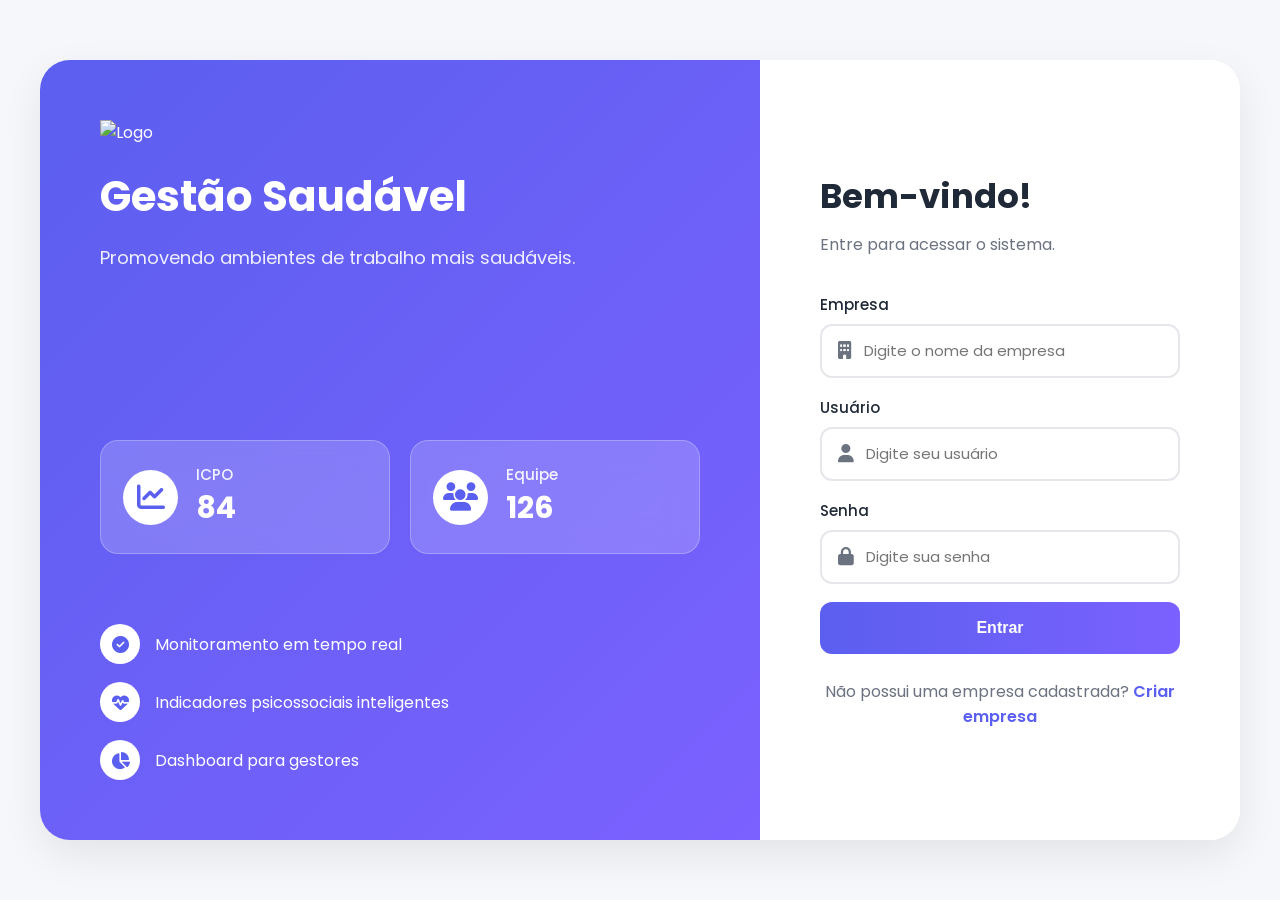
==== commit cb2a9afb: "." ====
--- a/html/index.html
+++ b/html/index.html
@@ -10,7 +10,7 @@
 
     <title>Gestão Saudável</title>
 
-    <link rel="icon" href="img/favicon.png">
+    <link rel="icon" href="../img/favicon.png">
 
     <link rel="stylesheet" href="../css/style.css">
     
@@ -39,7 +39,7 @@
 
             <div class="logo-area">
 
-                <img src="img/logo.png" alt="Logo">
+                <img src="../img/logo.png" alt="Logo">
 
                 <h1>
 
@@ -90,7 +90,7 @@
 
                 <div class="hero-image">
 
-                    <img src="img/login-ilustracao.png" alt="Ilustração">
+                    <img src="../img/login-ilustracao.png" alt="Ilustração" onerror="this.style.display='none'">
 
                 </div>
 
@@ -242,9 +242,9 @@
 
 </div>
 
-<script src="js/banco.js"></script>
-
-<script src="js/login.js"></script>
+<script src="../js/banco.js"></script>
+
+<script src="../js/login.js"></script>
 
 </body>
 
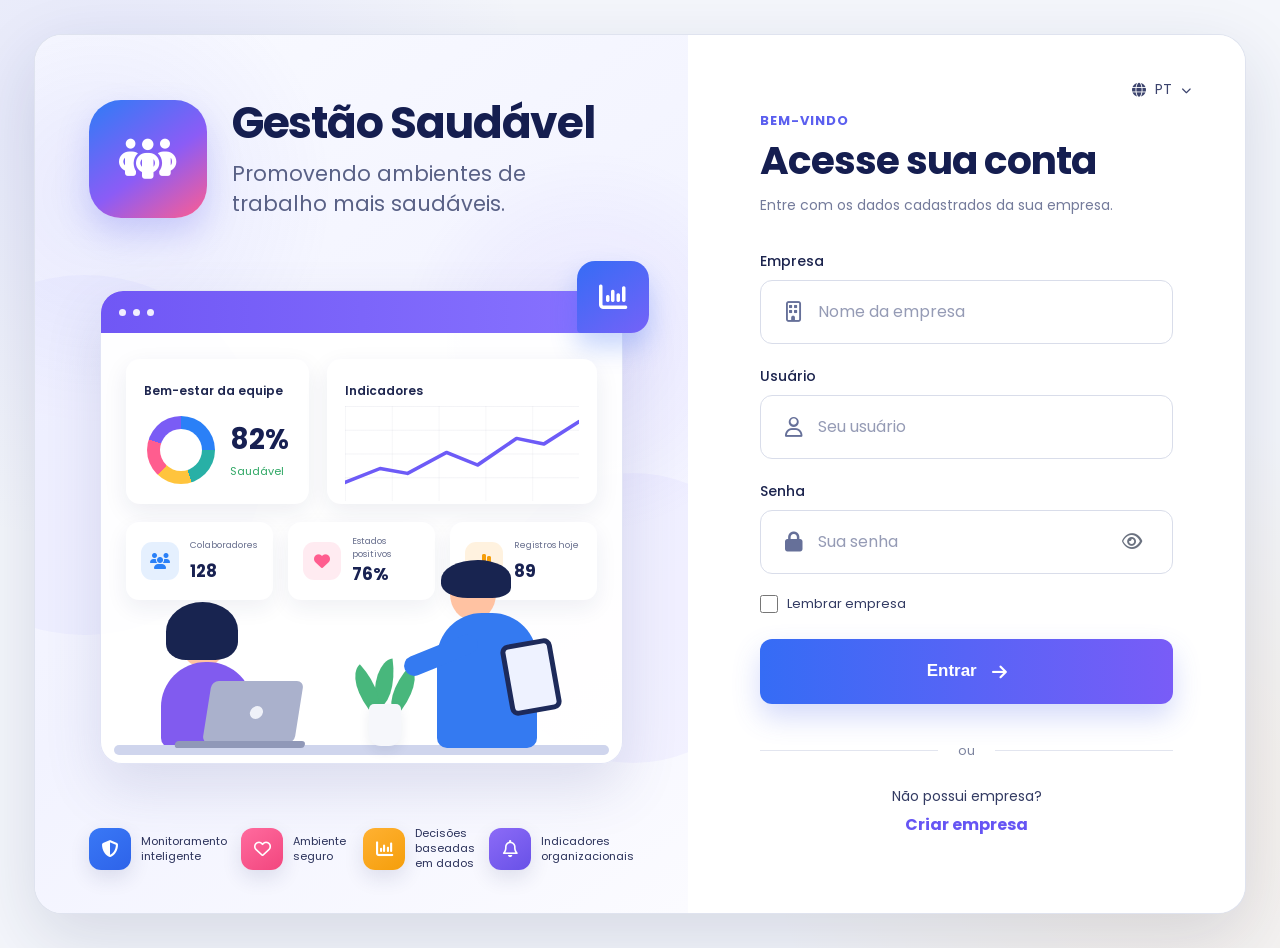
==== commit a0f14693: "." ====
--- a/html/index.html
+++ b/html/index.html
@@ -1,122 +1,161 @@
 <!DOCTYPE html>
-
 <html lang="pt-BR">
 
 <head>
-
     <meta charset="UTF-8">
-
     <meta name="viewport" content="width=device-width, initial-scale=1.0">
 
     <title>Gestão Saudável</title>
 
     <link rel="icon" href="../img/favicon.png">
-
     <link rel="stylesheet" href="../css/style.css">
-    
+
     <link rel="preconnect" href="https://fonts.googleapis.com">
-
     <link rel="preconnect" href="https://fonts.gstatic.com" crossorigin>
-
-    <link href="https://fonts.googleapis.com/css2?family=Poppins:wght@300;400;500;600;700;800&display=swap" rel="stylesheet">
-
-    <link rel="stylesheet"
-    href="https://cdnjs.cloudflare.com/ajax/libs/font-awesome/6.7.2/css/all.min.css">
-
+    <link
+        href="https://fonts.googleapis.com/css2?family=Poppins:wght@300;400;500;600;700;800&display=swap"
+        rel="stylesheet">
+
+    <link
+        rel="stylesheet"
+        href="https://cdnjs.cloudflare.com/ajax/libs/font-awesome/6.7.2/css/all.min.css">
 </head>
 
-<body>
-
-<div class="login-page fade">
-
-    <div class="login-container">
-
-        <!-- =============================
-             LADO ESQUERDO
-        ============================== -->
-
-        <section class="left-side">
-
-            <div class="logo-area">
-
-                <img src="../img/logo.png" alt="Logo">
-
-                <h1>
-
-                    Gestão Saudável
-
-                </h1>
-
-                <p>
-
-                    Promovendo ambientes de trabalho mais saudáveis.
-
-                </p>
-
-            </div>
-            <div class="hero-card">
-
-                <div class="hero-top">
-
-                    <div class="status-card">
-
-                        <i class="fa-solid fa-chart-line"></i>
-
-                        <div>
-
-                            <h3>ICPO</h3>
-
-                            <span>84</span>
-
-                        </div>
-
-                    </div>
-
-                    <div class="status-card">
-
-                        <i class="fa-solid fa-users"></i>
-
-                        <div>
-
-                            <h3>Equipe</h3>
-
-                            <span>126</span>
-
-                        </div>
-
-                    </div>
-
+<body class="login-body">
+
+<main class="modern-login-page fade">
+
+    <section class="modern-login-shell">
+
+        <!-- LADO VISUAL -->
+
+        <section class="login-visual-panel">
+
+            <div class="brand-lockup">
+
+                <img
+                    src="../img/logo.png"
+                    alt="Logo Gestão Saudável"
+                    class="brand-logo"
+                    onerror="this.style.display='none'; this.nextElementSibling.style.display='flex';">
+
+                <div class="brand-logo-fallback" aria-hidden="true">
+                    <i class="fa-solid fa-people-group"></i>
                 </div>
 
-                <div class="hero-image">
-
-                    <img src="../img/login-ilustracao.png" alt="Ilustração" onerror="this.style.display='none'">
-
+                <div>
+                    <h1>Gestão Saudável</h1>
+                    <p>Promovendo ambientes de trabalho mais saudáveis.</p>
                 </div>
 
-                <div class="hero-info">
-
-                    <div class="info-item">
-
-                        <i class="fa-solid fa-circle-check"></i>
-
-                        <span>Monitoramento em tempo real</span>
-
-                    </div>
-
-                    <div class="info-item">
-
-                        <i class="fa-solid fa-heart-pulse"></i>
-
-                        <span>Indicadores psicossociais inteligentes</span>
-
-                    </div>
-
-                    <div class="info-item">
-
-                        <i class="fa-solid fa-chart-pie"></i>
-
-                        <span>Dashboard para gestores</span>
+            </div>
+
+            <div class="visual-dashboard-card">
+
+                <header class="visual-dashboard-topbar">
+                    <div class="visual-window-dots">
+                        <span></span>
+                        <span></span>
+                        <span></span>
+                    </div>
+
+                    <div class="visual-chart-bubble">
+                        <i class="fa-solid fa-chart-column"></i>
+                    </div>
+                </header>
+
+                <div class="visual-dashboard-content">
+
+                    <article class="visual-wellbeing-card">
+                        <span>Bem-estar da equipe</span>
+
+                        <div class="visual-wellbeing-content">
+                            <div class="visual-donut"></div>
+
+                            <div>
+                                <strong>82%</strong>
+                                <small>Saudável</small>
+                            </div>
+                        </div>
+                    </article>
+
+                    <article class="visual-line-card">
+                        <span>Indicadores</span>
+
+                        <div class="visual-line-chart">
+                            <span class="line-point point-one"></span>
+                            <span class="line-point point-two"></span>
+                            <span class="line-point point-three"></span>
+                            <span class="line-point point-four"></span>
+                            <span class="line-point point-five"></span>
+                            <span class="line-point point-six"></span>
+                            <svg viewBox="0 0 300 120" preserveAspectRatio="none" aria-hidden="true">
+                                <polyline
+                                    points="0,95 45,75 80,82 130,52 170,70 220,32 255,40 300,8"
+                                    fill="none"
+                                    stroke="currentColor"
+                                    stroke-width="5"
+                                    stroke-linecap="round"
+                                    stroke-linejoin="round"></polyline>
+                            </svg>
+                        </div>
+                    </article>
+
+                    <div class="visual-metrics-row">
+
+                        <article>
+                            <div class="visual-metric-icon blue">
+                                <i class="fa-solid fa-users"></i>
+                            </div>
+                            <span>Colaboradores</span>
+                            <strong>128</strong>
+                        </article>
+
+                        <article>
+                            <div class="visual-metric-icon pink">
+                                <i class="fa-solid fa-heart"></i>
+                            </div>
+                            <span>Estados positivos</span>
+                            <strong>76%</strong>
+                        </article>
+
+                        <article>
+                            <div class="visual-metric-icon orange">
+                                <i class="fa-solid fa-chart-simple"></i>
+                            </div>
+                            <span>Registros hoje</span>
+                            <strong>89</strong>
+                        </article>
+
+                    </div>
+
+                    <div class="visual-people-scene" aria-hidden="true">
+
+                        <div class="visual-person visual-person-left">
+                            <div class="visual-head"></div>
+                            <div class="visual-hair"></div>
+                            <div class="visual-body"></div>
+                            <div class="visual-laptop">
+                                <span></span>
+                            </div>
+                        </div>
+
+                        <div class="visual-desk"></div>
+
+                        <div class="visual-plant">
+                            <span></span>
+                            <span></span>
+                            <span></span>
+                            <div></div>
+                        </div>
+
+                        <div class="visual-person visual-person-right">
+                            <div class="visual-head"></div>
+                            <div class="visual-hair"></div>
+                            <div class="visual-body"></div>
+                            <div class="visual-tablet"></div>
+                            <div class="visual-arm"></div>
+                        </div>
 
                     </div>
 
@@ -124,128 +163,144 @@
 
             </div>
 
+            <div class="login-feature-row">
+
+                <article>
+                    <div class="feature-icon blue">
+                        <i class="fa-solid fa-shield-halved"></i>
+                    </div>
+                    <span>Monitoramento inteligente</span>
+                </article>
+
+                <article>
+                    <div class="feature-icon pink">
+                        <i class="fa-regular fa-heart"></i>
+                    </div>
+                    <span>Ambiente seguro</span>
+                </article>
+
+                <article>
+                    <div class="feature-icon orange">
+                        <i class="fa-solid fa-chart-column"></i>
+                    </div>
+                    <span>Decisões baseadas em dados</span>
+                </article>
+
+                <article>
+                    <div class="feature-icon purple">
+                        <i class="fa-regular fa-bell"></i>
+                    </div>
+                    <span>Indicadores organizacionais</span>
+                </article>
+
+            </div>
+
         </section>
 
-        <!-- =============================
-             LADO DIREITO
-        ============================== -->
-
-        <section class="right-side">
-
-            <div class="login-card">
-                <h2>
-
-                    Bem-vindo!
-                
-                </h2>
-                
-                <p class="login-subtitle">
-                
-                    Entre para acessar o sistema.
-                
-                </p>
-                
-                <form id="formLogin">
-                
-                    <div class="input-group">
-                
-                        <label for="empresa">
-                
-                            Empresa
-                
-                        </label>
-                
-                        <div class="input-box">
-                
-                            <i class="fa-solid fa-building"></i>
-                
+        <!-- FORMULÁRIO -->
+
+        <section class="login-form-panel">
+
+            <div class="language-chip" aria-label="Idioma atual">
+                <i class="fa-solid fa-globe"></i>
+                <span>PT</span>
+                <i class="fa-solid fa-chevron-down"></i>
+            </div>
+
+            <div class="login-form-card">
+
+                <header>
+                    <span class="login-eyebrow">Bem-vindo</span>
+                    <h2>Acesse sua conta</h2>
+                    <p>Entre com os dados cadastrados da sua empresa.</p>
+                </header>
+
+                <form id="formLogin" novalidate>
+
+                    <div class="input-group modern-input-group">
+                        <label for="empresa">Empresa</label>
+
+                        <div class="input-box modern-input-box">
+                            <i class="fa-regular fa-building"></i>
                             <input
                                 type="text"
                                 id="empresa"
-                                placeholder="Digite o nome da empresa"
+                                placeholder="Nome da empresa"
+                                autocomplete="organization"
                                 required>
-                
-                        </div>
-                
-                    </div>
-                
-                    <div class="input-group">
-                
-                        <label for="usuario">
-                
-                            Usuário
-                
-                        </label>
-                
-                        <div class="input-box">
-                
-                            <i class="fa-solid fa-user"></i>
-                
+                        </div>
+                    </div>
+
+                    <div class="input-group modern-input-group">
+                        <label for="usuario">Usuário</label>
+
+                        <div class="input-box modern-input-box">
+                            <i class="fa-regular fa-user"></i>
                             <input
                                 type="text"
                                 id="usuario"
-                                placeholder="Digite seu usuário"
+                                placeholder="Seu usuário"
+                                autocomplete="username"
                                 required>
-                
-                        </div>
-                
-                    </div>
-                
-                    <div class="input-group">
-                
-                        <label for="senha">
-                
-                            Senha
-                
-                        </label>
-                
-                        <div class="input-box">
-                
+                        </div>
+                    </div>
+
+                    <div class="input-group modern-input-group">
+                        <label for="senha">Senha</label>
+
+                        <div class="input-box modern-input-box">
                             <i class="fa-solid fa-lock"></i>
-                
                             <input
                                 type="password"
                                 id="senha"
-                                placeholder="Digite sua senha"
+                                placeholder="Sua senha"
+                                autocomplete="current-password"
                                 required>
-                
-                        </div>
-                
-                    </div>
-                
-                    <button
-                        class="btn"
-                        type="submit">
-                
-                        Entrar
-                
+
+                            <button
+                                id="btnMostrarSenha"
+                                class="password-toggle"
+                                type="button"
+                                aria-label="Mostrar senha">
+                                <i class="fa-regular fa-eye"></i>
+                            </button>
+                        </div>
+                    </div>
+
+                    <label class="remember-company">
+                        <input type="checkbox" id="lembrarEmpresa">
+                        <span>Lembrar empresa</span>
+                    </label>
+
+                    <button class="btn modern-login-button" type="submit">
+                        <span>Entrar</span>
+                        <i class="fa-solid fa-arrow-right"></i>
                     </button>
-                
+
                 </form>
-                
-                <p class="register-text">
-                
-                    Não possui uma empresa cadastrada?
-                
-                    <a href="cadastro.html">
-                
-                        Criar empresa
-                
-                    </a>
-                
+
+                <div class="login-divider">
+                    <span></span>
+                    <small>ou</small>
+                    <span></span>
+                </div>
+
+                <p class="modern-register-text">
+                    Não possui empresa?
+                    <a href="cadastro.html">Criar empresa</a>
                 </p>
+
             </div>
 
         </section>
 
-    </div>
-
-</div>
+    </section>
+
+</main>
 
 <script src="../js/banco.js"></script>
-
 <script src="../js/login.js"></script>
 
 </body>
 
-</html>+</html>
--- a/css/style.css
+++ b/css/style.css
@@ -3034,4 +3034,833 @@
         font-size:20px;
     }
 
-}+}
+/* =====================================================
+   LOGIN MODERNO — REFERÊNCIA VISUAL V2
+===================================================== */
+
+.login-body{
+    min-height:100vh;
+    background:
+        radial-gradient(circle at 8% 12%, rgba(91,95,239,.10), transparent 30%),
+        radial-gradient(circle at 90% 85%, rgba(255,152,0,.08), transparent 28%),
+        #F4F6FB;
+}
+
+.modern-login-page{
+    min-height:100vh;
+    padding:34px;
+    display:flex;
+    align-items:center;
+    justify-content:center;
+}
+
+.modern-login-shell{
+    width:min(1460px,100%);
+    min-height:880px;
+    display:grid;
+    grid-template-columns:minmax(0,1.08fr) minmax(460px,.92fr);
+    overflow:hidden;
+    border:1px solid rgba(215,220,235,.8);
+    border-radius:28px;
+    background:#FFF;
+    box-shadow:0 24px 70px rgba(30,42,95,.14);
+}
+
+.login-visual-panel{
+    position:relative;
+    padding:64px 54px 42px;
+    display:flex;
+    flex-direction:column;
+    justify-content:space-between;
+    overflow:hidden;
+    background:
+        radial-gradient(circle at 10% 18%, rgba(91,95,239,.10), transparent 25%),
+        radial-gradient(circle at 85% 35%, rgba(123,97,255,.10), transparent 24%),
+        linear-gradient(145deg,#F9FAFF 0%,#F2F3FF 54%,#FBFBFF 100%);
+}
+
+.login-visual-panel::before,
+.login-visual-panel::after{
+    content:"";
+    position:absolute;
+    border-radius:50%;
+    pointer-events:none;
+}
+
+.login-visual-panel::before{
+    width:360px;
+    height:360px;
+    left:-130px;
+    top:240px;
+    background:rgba(91,95,239,.045);
+}
+
+.login-visual-panel::after{
+    width:290px;
+    height:290px;
+    right:-90px;
+    bottom:150px;
+    background:rgba(123,97,255,.05);
+}
+
+.brand-lockup{
+    position:relative;
+    z-index:2;
+    display:flex;
+    align-items:center;
+    gap:25px;
+}
+
+.brand-logo,
+.brand-logo-fallback{
+    width:118px;
+    height:118px;
+    flex:0 0 118px;
+}
+
+.brand-logo{
+    object-fit:contain;
+}
+
+.brand-logo-fallback{
+    display:none;
+    align-items:center;
+    justify-content:center;
+    border-radius:32px;
+    color:#FFF;
+    font-size:46px;
+    background:linear-gradient(145deg,#2E7CF6,#8B5CF6 55%,#FF5D8F);
+    box-shadow:0 15px 32px rgba(91,95,239,.25);
+}
+
+.brand-lockup h1{
+    color:#151E50;
+    font-size:44px;
+    line-height:1.08;
+    letter-spacing:-1.3px;
+}
+
+.brand-lockup p{
+    max-width:390px;
+    margin-top:12px;
+    color:#596186;
+    font-size:21px;
+    line-height:1.45;
+}
+
+.visual-dashboard-card{
+    position:relative;
+    z-index:2;
+    width:96%;
+    min-height:430px;
+    margin:34px auto 25px;
+    border:1px solid rgba(222,225,244,.9);
+    border-radius:22px;
+    background:rgba(255,255,255,.94);
+    box-shadow:0 24px 55px rgba(79,88,150,.16);
+}
+
+.visual-dashboard-topbar{
+    position:relative;
+    height:42px;
+    padding:0 18px;
+    display:flex;
+    align-items:center;
+    border-radius:22px 22px 0 0;
+    background:linear-gradient(90deg,#7057F5,#8873FF);
+}
+
+.visual-window-dots{
+    display:flex;
+    gap:7px;
+}
+
+.visual-window-dots span{
+    width:7px;
+    height:7px;
+    border-radius:50%;
+    background:rgba(255,255,255,.9);
+}
+
+.visual-chart-bubble{
+    position:absolute;
+    top:-30px;
+    right:-27px;
+    width:72px;
+    height:72px;
+    display:flex;
+    align-items:center;
+    justify-content:center;
+    border-radius:18px 18px 18px 4px;
+    color:#FFF;
+    font-size:28px;
+    background:linear-gradient(145deg,#356CF5,#7562F8);
+    box-shadow:0 14px 26px rgba(53,108,245,.28);
+}
+
+.visual-dashboard-content{
+    position:relative;
+    min-height:388px;
+    padding:26px 25px 0;
+    display:grid;
+    grid-template-columns:.85fr 1.25fr;
+    grid-template-rows:145px 78px 1fr;
+    gap:18px;
+    overflow:hidden;
+}
+
+.visual-wellbeing-card,
+.visual-line-card{
+    padding:18px;
+    border-radius:14px;
+    background:#FFF;
+    box-shadow:0 8px 25px rgba(30,42,95,.08);
+}
+
+.visual-wellbeing-card > span,
+.visual-line-card > span{
+    color:#1E264F;
+    font-size:12px;
+    font-weight:600;
+}
+
+.visual-wellbeing-content{
+    height:95px;
+    display:flex;
+    align-items:center;
+    justify-content:center;
+    gap:15px;
+}
+
+.visual-donut{
+    width:68px;
+    height:68px;
+    border-radius:50%;
+    background:conic-gradient(#2A80F7 0 25%,#28B0A6 25% 45%,#FFC43D 45% 62%,#FF5D8F 62% 80%,#7A5CF5 80% 100%);
+    position:relative;
+}
+
+.visual-donut::after{
+    content:"";
+    position:absolute;
+    inset:13px;
+    border-radius:50%;
+    background:#FFF;
+}
+
+.visual-wellbeing-content strong,
+.visual-wellbeing-content small{
+    display:block;
+}
+
+.visual-wellbeing-content strong{
+    color:#172052;
+    font-size:28px;
+}
+
+.visual-wellbeing-content small{
+    margin-top:2px;
+    color:#31A866;
+    font-size:11px;
+}
+
+.visual-line-chart{
+    position:relative;
+    height:95px;
+    margin-top:4px;
+    color:#6D5BF7;
+    background:
+        linear-gradient(rgba(105,112,150,.08) 1px,transparent 1px),
+        linear-gradient(90deg,rgba(105,112,150,.06) 1px,transparent 1px);
+    background-size:100% 25%,20% 100%;
+}
+
+.visual-line-chart svg{
+    position:absolute;
+    inset:10px 0 0;
+    width:100%;
+    height:84px;
+}
+
+.visual-metrics-row{
+    grid-column:1/-1;
+    display:grid;
+    grid-template-columns:repeat(3,1fr);
+    gap:15px;
+}
+
+.visual-metrics-row article{
+    padding:13px 15px;
+    display:grid;
+    grid-template-columns:38px 1fr;
+    grid-template-rows:auto auto;
+    column-gap:11px;
+    align-items:center;
+    border-radius:13px;
+    background:#FFF;
+    box-shadow:0 8px 22px rgba(30,42,95,.07);
+}
+
+.visual-metric-icon{
+    grid-row:1/3;
+    width:38px;
+    height:38px;
+    display:flex;
+    align-items:center;
+    justify-content:center;
+    border-radius:11px;
+}
+
+.visual-metric-icon.blue{background:rgba(42,128,247,.12);color:#2A80F7;}
+.visual-metric-icon.pink{background:rgba(255,93,143,.12);color:#FF5D8F;}
+.visual-metric-icon.orange{background:rgba(255,169,41,.15);color:#F59E0B;}
+
+.visual-metrics-row span{
+    color:#6A718F;
+    font-size:9px;
+}
+
+.visual-metrics-row strong{
+    color:#192252;
+    font-size:17px;
+}
+
+.visual-people-scene{
+    position:relative;
+    grid-column:1/-1;
+    min-height:145px;
+}
+
+.visual-desk{
+    position:absolute;
+    left:-12px;
+    right:-12px;
+    bottom:8px;
+    height:10px;
+    border-radius:10px;
+    background:#CFD5ED;
+}
+
+.visual-person{
+    position:absolute;
+    bottom:15px;
+}
+
+.visual-person-left{
+    left:18px;
+    width:135px;
+    height:150px;
+}
+
+.visual-person-right{
+    right:40px;
+    width:155px;
+    height:188px;
+}
+
+.visual-head{
+    position:absolute;
+    width:46px;
+    height:54px;
+    border-radius:45% 45% 48% 48%;
+    background:#FFC2A2;
+}
+
+.visual-person-left .visual-head{left:36px;top:15px;}
+.visual-person-right .visual-head{left:48px;top:6px;}
+
+.visual-hair{
+    position:absolute;
+    z-index:2;
+    background:#182450;
+}
+
+.visual-person-left .visual-hair{
+    left:22px;
+    top:4px;
+    width:72px;
+    height:58px;
+    border-radius:52% 50% 32% 28%;
+}
+
+.visual-person-right .visual-hair{
+    left:39px;
+    top:0;
+    width:70px;
+    height:38px;
+    border-radius:55% 50% 28% 40%;
+}
+
+.visual-body{
+    position:absolute;
+    bottom:0;
+    border-radius:45px 45px 10px 10px;
+}
+
+.visual-person-left .visual-body{
+    left:17px;
+    width:92px;
+    height:86px;
+    background:#815BEF;
+}
+
+.visual-person-right .visual-body{
+    left:35px;
+    width:100px;
+    height:135px;
+    background:#347AF1;
+}
+
+.visual-laptop{
+    position:absolute;
+    z-index:4;
+    left:63px;
+    bottom:5px;
+    width:92px;
+    height:62px;
+    transform:skew(-9deg);
+    border-radius:7px;
+    background:#AAB1CC;
+}
+
+.visual-laptop::after{
+    content:"";
+    position:absolute;
+    left:-27px;
+    bottom:-5px;
+    width:130px;
+    height:7px;
+    border-radius:7px;
+    background:#9098B8;
+}
+
+.visual-laptop span{
+    position:absolute;
+    left:43px;
+    top:25px;
+    width:13px;
+    height:13px;
+    border-radius:50%;
+    background:#EFF1F8;
+}
+
+.visual-tablet{
+    position:absolute;
+    z-index:4;
+    right:0;
+    bottom:35px;
+    width:52px;
+    height:72px;
+    transform:rotate(-10deg);
+    border:5px solid #1D2A5A;
+    border-radius:8px;
+    background:#EEF2FF;
+}
+
+.visual-arm{
+    position:absolute;
+    z-index:3;
+    left:0;
+    bottom:83px;
+    width:78px;
+    height:20px;
+    transform:rotate(-22deg);
+    border-radius:20px;
+    background:#347AF1;
+}
+
+.visual-plant{
+    position:absolute;
+    left:47%;
+    bottom:17px;
+    width:70px;
+    height:95px;
+}
+
+.visual-plant div{
+    position:absolute;
+    left:21px;
+    bottom:0;
+    width:32px;
+    height:42px;
+    border-radius:5px 5px 12px 12px;
+    background:#F6F7FB;
+    box-shadow:0 5px 12px rgba(30,42,95,.08);
+}
+
+.visual-plant span{
+    position:absolute;
+    bottom:38px;
+    width:24px;
+    height:48px;
+    border-radius:100% 0 100% 0;
+    background:#48B77C;
+}
+
+.visual-plant span:nth-child(1){left:24px;transform:rotate(-8deg);}
+.visual-plant span:nth-child(2){left:7px;bottom:32px;transform:rotate(-42deg);}
+.visual-plant span:nth-child(3){right:3px;bottom:31px;transform:scaleX(-1) rotate(-42deg);}
+
+.login-feature-row{
+    position:relative;
+    z-index:2;
+    display:grid;
+    grid-template-columns:repeat(4,1fr);
+    gap:14px;
+}
+
+.login-feature-row article{
+    display:flex;
+    align-items:center;
+    gap:10px;
+    color:#2A315A;
+    font-size:11px;
+    line-height:1.35;
+}
+
+.feature-icon{
+    width:42px;
+    height:42px;
+    flex:0 0 42px;
+    display:flex;
+    align-items:center;
+    justify-content:center;
+    border-radius:12px;
+    color:#FFF;
+    font-size:17px;
+    box-shadow:0 8px 20px rgba(30,42,95,.12);
+}
+
+.feature-icon.blue{background:linear-gradient(145deg,#3978F6,#2E63E9);}
+.feature-icon.pink{background:linear-gradient(145deg,#FF6B9E,#F2467E);}
+.feature-icon.orange{background:linear-gradient(145deg,#FFB132,#F59E0B);}
+.feature-icon.purple{background:linear-gradient(145deg,#8C6BF7,#6851E7);}
+
+.login-form-panel{
+    position:relative;
+    padding:65px 72px;
+    display:flex;
+    align-items:center;
+    justify-content:center;
+    background:#FFF;
+}
+
+.language-chip{
+    position:absolute;
+    top:44px;
+    right:54px;
+    display:flex;
+    align-items:center;
+    gap:9px;
+    color:#3B436D;
+    font-size:14px;
+}
+
+.language-chip i:last-child{
+    font-size:10px;
+}
+
+.login-form-card{
+    width:min(100%,560px);
+}
+
+.login-form-card header{
+    margin-bottom:35px;
+}
+
+.login-eyebrow{
+    display:block;
+    margin-bottom:7px;
+    color:var(--primary);
+    font-size:13px;
+    font-weight:700;
+    letter-spacing:.9px;
+    text-transform:uppercase;
+}
+
+.login-form-card h2{
+    color:#151E50;
+    font-size:39px;
+    line-height:1.18;
+    letter-spacing:-1px;
+}
+
+.login-form-card header p{
+    margin-top:10px;
+    color:#747B9B;
+    font-size:14px;
+}
+
+.modern-input-group{
+    margin-bottom:22px;
+}
+
+.modern-input-group label{
+    color:#1C244E;
+    font-size:14px;
+    font-weight:500;
+}
+
+.modern-input-box{
+    height:64px;
+    padding:0 20px;
+    border:1.5px solid #D9DDEA;
+    border-radius:12px;
+    background:#FFF;
+}
+
+.modern-input-box:focus-within{
+    border-color:#6D5BF7;
+    box-shadow:0 0 0 4px rgba(109,91,247,.10);
+}
+
+.modern-input-box > i{
+    width:25px;
+    color:#667099;
+    font-size:20px;
+    text-align:center;
+}
+
+.modern-input-box input{
+    min-width:0;
+    font-size:16px;
+}
+
+.modern-input-box input::placeholder{
+    color:#959BB5;
+}
+
+.password-toggle{
+    width:40px;
+    height:40px;
+    display:flex;
+    align-items:center;
+    justify-content:center;
+    border:none;
+    border-radius:10px;
+    background:transparent;
+    color:#667099;
+    font-size:18px;
+    cursor:pointer;
+}
+
+.password-toggle:hover{
+    background:#F2F3FA;
+    color:var(--primary);
+}
+
+.remember-company{
+    width:max-content;
+    margin:-2px 0 25px;
+    display:flex;
+    align-items:center;
+    gap:9px;
+    color:#333B63;
+    font-size:13px;
+    cursor:pointer;
+}
+
+.remember-company input{
+    width:18px;
+    height:18px;
+    accent-color:var(--primary);
+}
+
+.modern-login-button{
+    height:65px;
+    display:flex;
+    align-items:center;
+    justify-content:center;
+    gap:15px;
+    border-radius:12px;
+    background:linear-gradient(90deg,#356CF5,#795CF7);
+    font-size:17px;
+    box-shadow:0 13px 28px rgba(71,94,235,.23);
+}
+
+.modern-login-button:hover{
+    box-shadow:0 16px 32px rgba(71,94,235,.30);
+}
+
+.login-divider{
+    margin:37px 0 25px;
+    display:grid;
+    grid-template-columns:1fr auto 1fr;
+    align-items:center;
+    gap:20px;
+}
+
+.login-divider span{
+    height:1px;
+    background:#E2E5EF;
+}
+
+.login-divider small{
+    color:#7D849F;
+    font-size:13px;
+}
+
+.modern-register-text{
+    color:#333B63;
+    text-align:center;
+    font-size:14px;
+}
+
+.modern-register-text a{
+    display:block;
+    width:max-content;
+    margin:5px auto 0;
+    color:#6655F4;
+    font-size:16px;
+    font-weight:700;
+}
+
+.modern-register-text a:hover{
+    text-decoration:underline;
+}
+
+@media(max-width:1180px){
+    .modern-login-shell{
+        grid-template-columns:1fr 470px;
+    }
+
+    .login-visual-panel{
+        padding:50px 35px 35px;
+    }
+
+    .brand-lockup h1{
+        font-size:36px;
+    }
+
+    .brand-logo,
+    .brand-logo-fallback{
+        width:92px;
+        height:92px;
+        flex-basis:92px;
+    }
+
+    .login-feature-row{
+        grid-template-columns:repeat(2,1fr);
+    }
+}
+
+@media(max-width:940px){
+    .modern-login-page{
+        padding:20px;
+    }
+
+    .modern-login-shell{
+        min-height:auto;
+        grid-template-columns:1fr;
+    }
+
+    .login-visual-panel{
+        min-height:560px;
+    }
+
+    .visual-dashboard-card{
+        max-width:720px;
+    }
+
+    .login-form-panel{
+        min-height:650px;
+    }
+}
+
+@media(max-width:650px){
+    .modern-login-page{
+        padding:0;
+        align-items:stretch;
+    }
+
+    .modern-login-shell{
+        border:none;
+        border-radius:0;
+        box-shadow:none;
+    }
+
+    .login-visual-panel{
+        min-height:auto;
+        padding:34px 22px 30px;
+    }
+
+    .brand-lockup{
+        gap:16px;
+    }
+
+    .brand-logo,
+    .brand-logo-fallback{
+        width:68px;
+        height:68px;
+        flex-basis:68px;
+        border-radius:20px;
+    }
+
+    .brand-lockup h1{
+        font-size:27px;
+    }
+
+    .brand-lockup p{
+        margin-top:5px;
+        font-size:14px;
+    }
+
+    .visual-dashboard-card{
+        min-height:330px;
+        margin:28px auto 20px;
+    }
+
+    .visual-dashboard-content{
+        min-height:290px;
+        padding:18px 15px 0;
+        grid-template-columns:1fr;
+        grid-template-rows:auto auto;
+    }
+
+    .visual-line-card,
+    .visual-people-scene{
+        display:none;
+    }
+
+    .visual-metrics-row{
+        grid-template-columns:1fr;
+    }
+
+    .login-feature-row{
+        grid-template-columns:1fr 1fr;
+    }
+
+    .login-form-panel{
+        min-height:auto;
+        padding:90px 24px 45px;
+    }
+
+    .language-chip{
+        top:30px;
+        right:28px;
+    }
+
+    .login-form-card h2{
+        font-size:31px;
+    }
+
+    .modern-input-box{
+        height:58px;
+    }
+}
+
+/* =====================================================
+   CORREÇÕES DO REGISTRO DE PONTO
+===================================================== */
+
+#btnConfirmarPonto{
+    min-width:190px;
+}
+
+#btnConfirmarPonto:disabled{
+    opacity:.65;
+    cursor:wait;
+    transform:none;
+    box-shadow:none;
+}
